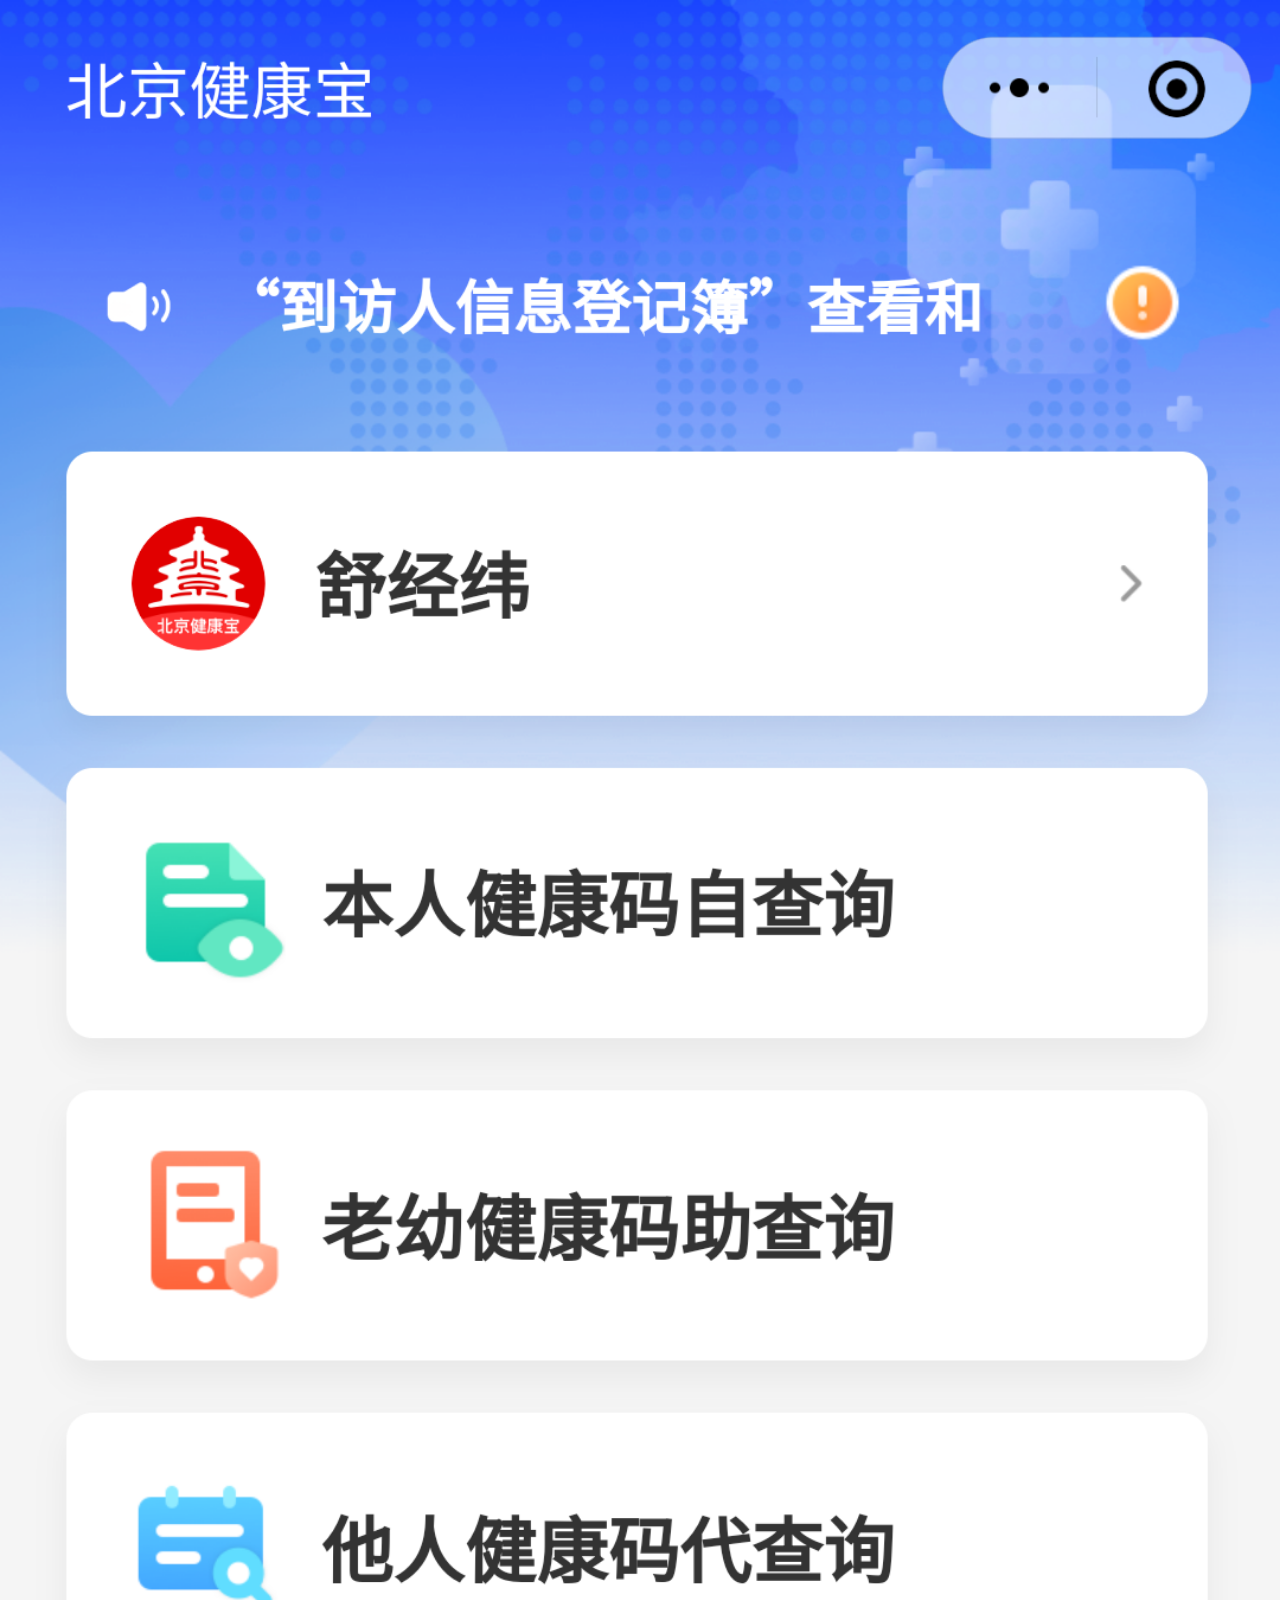
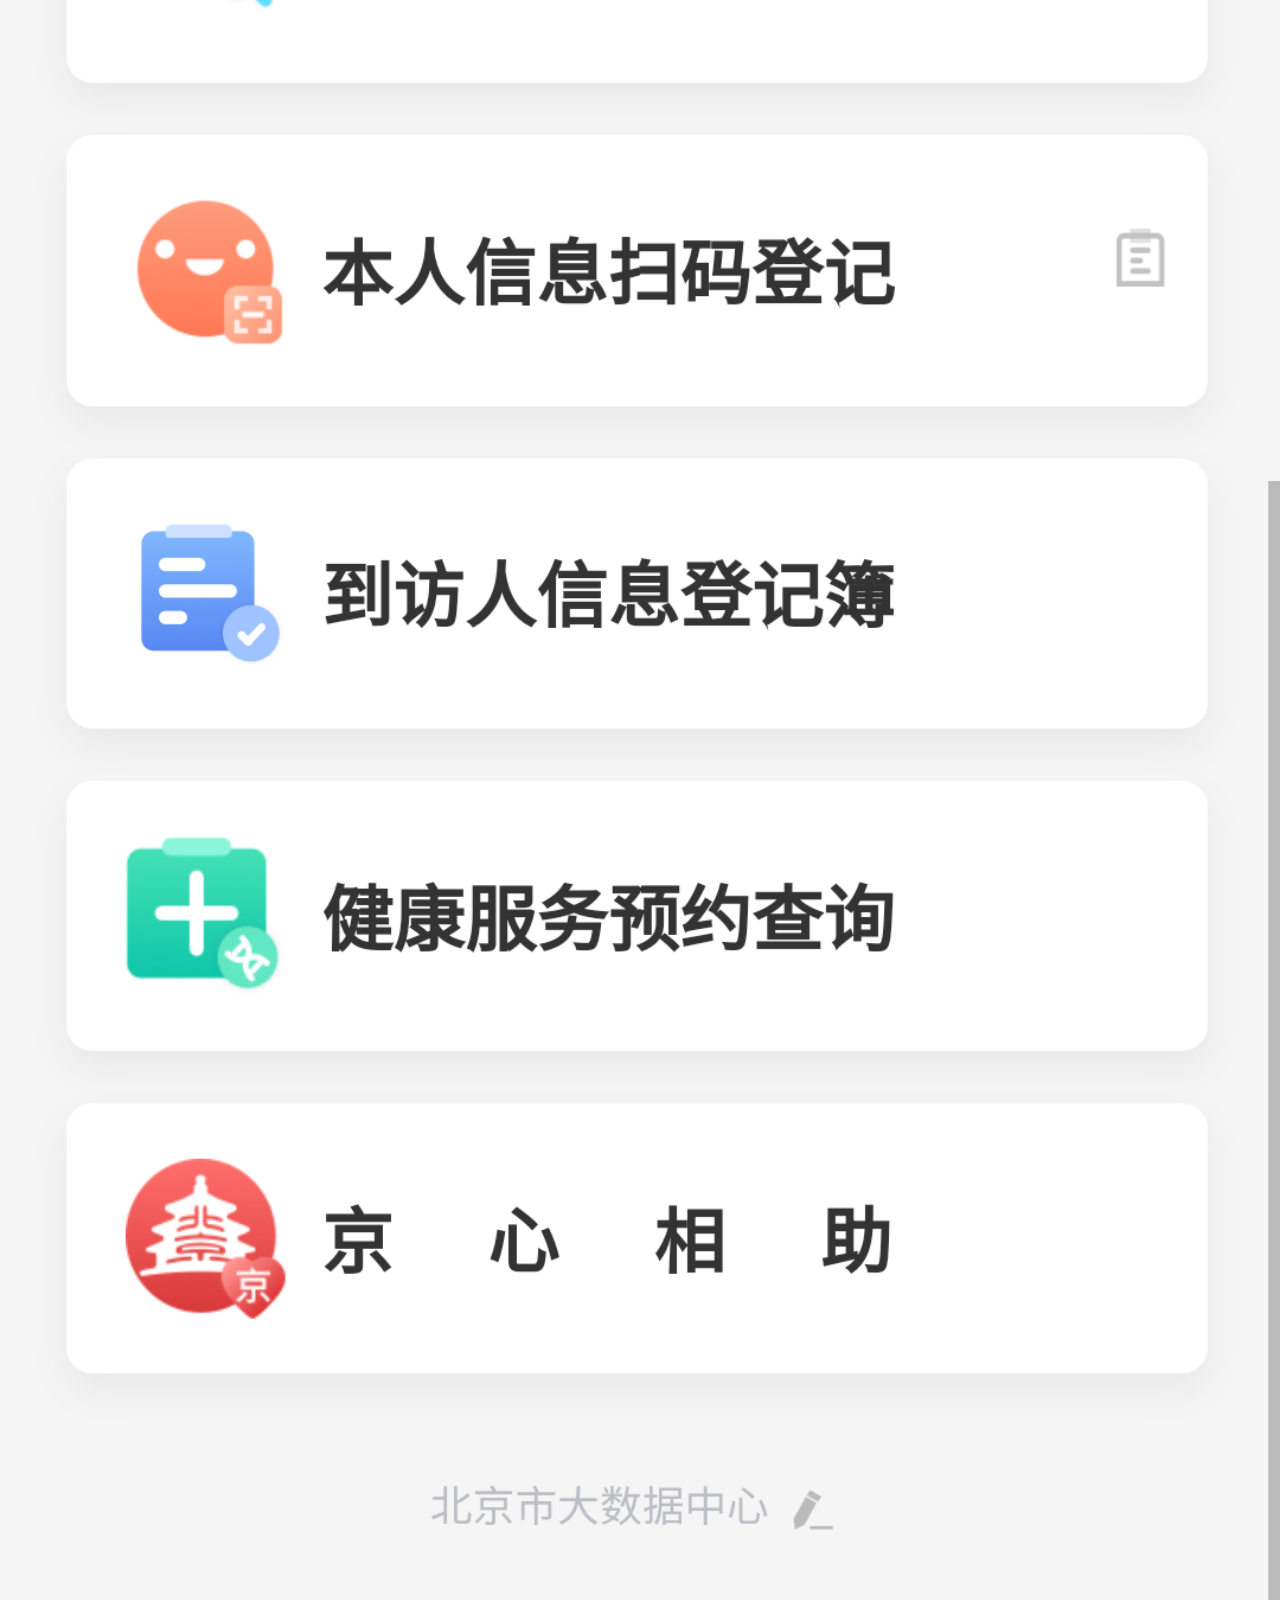
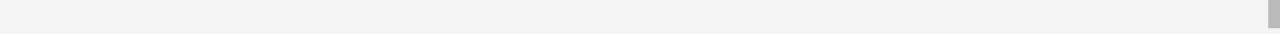
==== index.html @ 735dd037 "qq" ====
<!DOCTYPE html><html lang=en><head><meta charset=utf-8><meta http-equiv=X-UA-Compatible content="IE=edge"><meta name=viewport content="width=device-width,initial-scale=1"><title>mybjjkb</title><link rel=icon type=image/png sizes=32x32 href=/static/img/icons/favicon-32x32.png><link rel=icon type=image/png sizes=16x16 href=/static/img/icons/favicon-16x16.png><!--[if IE]><link rel="shortcut icon" href="/static/img/icons/favicon.ico"><![endif]--><link rel=manifest href=/static/manifest.json><meta name=theme-color content=#4DBA87><meta name=apple-mobile-web-app-capable content=yes><meta name=apple-mobile-web-app-status-bar-style content=black><meta name=apple-mobile-web-app-title content=mybjjkb><link rel=apple-touch-icon href=/static/img/icons/apple-touch-icon-152x152.png><link rel=mask-icon href=/static/img/icons/safari-pinned-tab.svg color=#4DBA87><meta name=msapplication-TileImage content=/static/img/icons/msapplication-icon-144x144.png><meta name=msapplication-TileColor content=#000000><link rel=preload href=/static/js/app.f756a8f969b0d4ec7c12.js as=script><link rel=preload href=/static/css/app.4e9ac035542e47d20470a4471f61e37c.css as=style><link rel=preload href=/static/js/vendor.81e8803dc4fc61dd0132.js as=script><link rel=preload href=/static/js/manifest.2ae2e69a05c33dfc65f8.js as=script><link href=/static/css/app.4e9ac035542e47d20470a4471f61e37c.css rel=stylesheet></head><body><noscript>This is your fallback content in case JavaScript fails to load.</noscript><div id=app></div><script>!function(){"use strict";var o=Boolean("localhost"===window.location.hostname||"[::1]"===window.location.hostname||window.location.hostname.match(/^127(?:\.(?:25[0-5]|2[0-4][0-9]|[01]?[0-9][0-9]?)){3}$/));window.addEventListener("load",function(){"serviceWorker"in navigator&&("https:"===window.location.protocol||o)&&navigator.serviceWorker.register("service-worker.js").then(function(o){o.onupdatefound=function(){if(navigator.serviceWorker.controller){var n=o.installing;n.onstatechange=function(){switch(n.state){case"installed":break;case"redundant":throw new Error("The installing service worker became redundant.")}}}}}).catch(function(o){console.error("Error during service worker registration:",o)})})}();</script><script type=text/javascript src=/static/js/manifest.2ae2e69a05c33dfc65f8.js></script><script type=text/javascript src=/static/js/vendor.81e8803dc4fc61dd0132.js></script><script type=text/javascript src=/static/js/app.f756a8f969b0d4ec7c12.js></script></body></html>
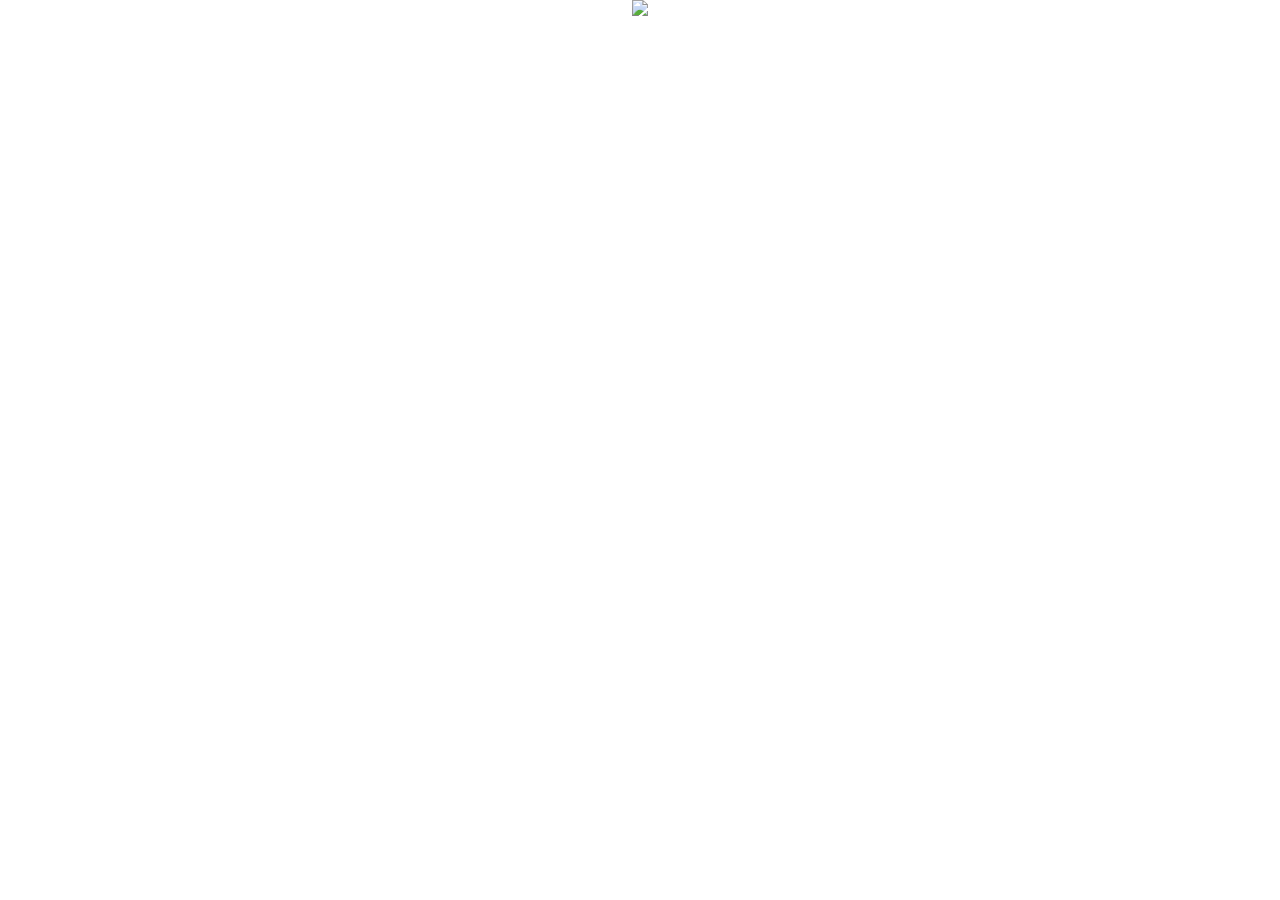
==== commit 707aaea6: "afda" ====
--- a/index.html
+++ b/index.html
@@ -1 +1 @@
-<!DOCTYPE html><html lang=en><head><meta charset=utf-8><meta http-equiv=X-UA-Compatible content="IE=edge"><meta name=viewport content="width=device-width,initial-scale=1"><title>mybjjkb</title><link rel=icon type=image/png sizes=32x32 href=/static/img/icons/favicon-32x32.png><link rel=icon type=image/png sizes=16x16 href=/static/img/icons/favicon-16x16.png><!--[if IE]><link rel="shortcut icon" href="/static/img/icons/favicon.ico"><![endif]--><link rel=manifest href=/static/manifest.json><meta name=theme-color content=#4DBA87><meta name=apple-mobile-web-app-capable content=yes><meta name=apple-mobile-web-app-status-bar-style content=black><meta name=apple-mobile-web-app-title content=mybjjkb><link rel=apple-touch-icon href=/static/img/icons/apple-touch-icon-152x152.png><link rel=mask-icon href=/static/img/icons/safari-pinned-tab.svg color=#4DBA87><meta name=msapplication-TileImage content=/static/img/icons/msapplication-icon-144x144.png><meta name=msapplication-TileColor content=#000000><link rel=preload href=/static/js/app.f756a8f969b0d4ec7c12.js as=script><link rel=preload href=/static/css/app.4e9ac035542e47d20470a4471f61e37c.css as=style><link rel=preload href=/static/js/vendor.81e8803dc4fc61dd0132.js as=script><link rel=preload href=/static/js/manifest.2ae2e69a05c33dfc65f8.js as=script><link href=/static/css/app.4e9ac035542e47d20470a4471f61e37c.css rel=stylesheet></head><body><noscript>This is your fallback content in case JavaScript fails to load.</noscript><div id=app></div><script>!function(){"use strict";var o=Boolean("localhost"===window.location.hostname||"[::1]"===window.location.hostname||window.location.hostname.match(/^127(?:\.(?:25[0-5]|2[0-4][0-9]|[01]?[0-9][0-9]?)){3}$/));window.addEventListener("load",function(){"serviceWorker"in navigator&&("https:"===window.location.protocol||o)&&navigator.serviceWorker.register("service-worker.js").then(function(o){o.onupdatefound=function(){if(navigator.serviceWorker.controller){var n=o.installing;n.onstatechange=function(){switch(n.state){case"installed":break;case"redundant":throw new Error("The installing service worker became redundant.")}}}}}).catch(function(o){console.error("Error during service worker registration:",o)})})}();</script><script type=text/javascript src=/static/js/manifest.2ae2e69a05c33dfc65f8.js></script><script type=text/javascript src=/static/js/vendor.81e8803dc4fc61dd0132.js></script><script type=text/javascript src=/static/js/app.f756a8f969b0d4ec7c12.js></script></body></html>+<!DOCTYPE html><html lang=en><head><meta charset=utf-8><meta http-equiv=X-UA-Compatible content="IE=edge"><meta name=viewport content="width=device-width,initial-scale=1"><title>北京健康宝</title><link rel=icon type=image/png sizes=32x32 href=./static/img/icons/favicon-32x32.png><link rel=icon type=image/png sizes=16x16 href=./static/img/icons/favicon-16x16.png><!--[if IE]><link rel="shortcut icon" href="./static/img/icons/favicon.ico"><![endif]--><link rel=manifest href=./static/manifest.json><meta name=theme-color content=#4DBA87><meta name=apple-mobile-web-app-capable content=yes><meta name=apple-mobile-web-app-status-bar-style content=black><meta name=apple-mobile-web-app-title content=北京健康宝><link rel=apple-touch-icon href=./static/img/icons/apple-touch-icon-152x152.png><link rel=mask-icon href=./static/img/icons/safari-pinned-tab.svg color=#4DBA87><meta name=msapplication-TileImage content=./static/img/icons/msapplication-icon-144x144.png><meta name=msapplication-TileColor content=#000000><link rel=preload href=./static/js/app.f756a8f969b0d4ec7c12.js as=script><link rel=preload href=./static/css/app.4e9ac035542e47d20470a4471f61e37c.css as=style><link rel=preload href=./static/js/vendor.81e8803dc4fc61dd0132.js as=script><link rel=preload href=./static/js/manifest.2ae2e69a05c33dfc65f8.js as=script><link href=./static/css/app.4e9ac035542e47d20470a4471f61e37c.css rel=stylesheet></head><body><noscript>This is your fallback content in case JavaScript fails to load.</noscript><div id=app></div><script>!function(){"use strict";var o=Boolean("localhost"===window.location.hostname||"[::1]"===window.location.hostname||window.location.hostname.match(/^127(?:\.(?:25[0-5]|2[0-4][0-9]|[01]?[0-9][0-9]?)){3}$/));window.addEventListener("load",function(){"serviceWorker"in navigator&&("https:"===window.location.protocol||o)&&navigator.serviceWorker.register("service-worker.js").then(function(o){o.onupdatefound=function(){if(navigator.serviceWorker.controller){var n=o.installing;n.onstatechange=function(){switch(n.state){case"installed":break;case"redundant":throw new Error("The installing service worker became redundant.")}}}}}).catch(function(o){console.error("Error during service worker registration:",o)})})}();</script><script type=text/javascript src=./static/js/manifest.2ae2e69a05c33dfc65f8.js></script><script type=text/javascript src=./static/js/vendor.81e8803dc4fc61dd0132.js></script><script type=text/javascript src=./static/js/app.f756a8f969b0d4ec7c12.js></script></body></html>